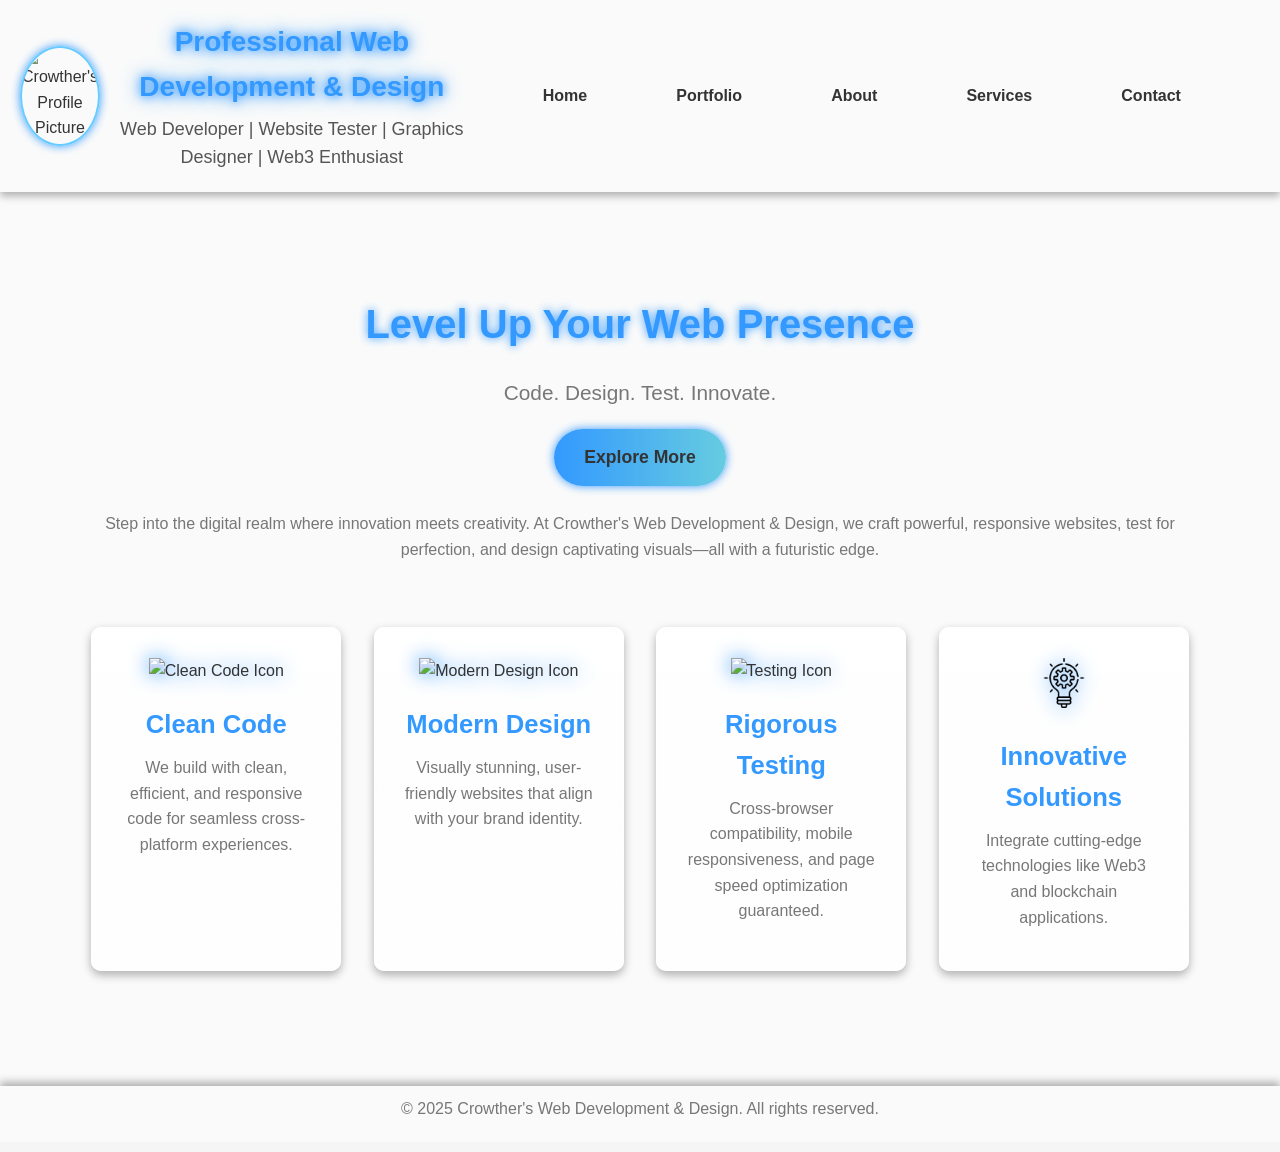
==== index.html @ 7f4cbd4f "Add portfolio page and sitemap.xml for improved SEO and project showcase - Created a new portfolio.h" ====
<!DOCTYPE html>
<html lang="en">
<head>
    <!-- Basic SEO -->
    <meta charset="UTF-8" />
    <meta name="viewport" content="width=device-width, initial-scale=1.0" />
    <meta name="description" content="Crowther Tech, website development, testing, and graphics design to help you build a strong online presence." />
    <meta name="keywords" content="Web Development, Website Design, Create Website, Crowther, Web3, crowthertech, Websites, SEO Optimization, Graphics Design" />
    <meta name="author" content="Crowther" />
    <script src="https://analytics.ahrefs.com/analytics.js" data-key="8P9ydhVtuq0xFB6e1utPGg" async></script>
    <script src="https://cdn.counter.dev/script.js" data-id="9bf551cb-ce57-40ec-8b2c-914ae6329d3d" data-utcoffset="1"></script>
    <meta name="google-site-verification" content="uwGzuUQEtXK2qyEGVaa4wQ8Xe2ar_4C8r4u6r41ehLk" />
    <meta name="viewport" content="width=device-width, initial-scale=1.0" />
    <meta name="description" content="Crowther Tech, website development, testing, and graphics design to help you build a strong online presence." />
    <meta name="keywords" content="Web Development, Website Design, Create Website, Crowther, Web3, crowthertech, Websites, SEO Optimization, Graphics Design" />
    <meta name="author" content="Crowther" />

    <!-- Open Graph for Social Media -->
    <meta property="og:title" content="Crowther's Web Development & Design" />
    <meta property="og:description" content="Building responsive, modern websites with creativity and innovation. Step into the digital realm with Crowther." />
    <meta property="og:image" content="https://www.crowthertech.name.ng/assets/preview-image.png" />
    <meta property="og:url" content="https://www.crowthertech.name.ng" />
    <meta property="og:type" content="website" />

    <!-- Twitter Card -->
    <meta name="twitter:card" content="summary_large_image" />
    <meta name="twitter:title" content="CrowtherTech" />
    <meta name="twitter:description" content="Professional web development, testing, and design for your online success." />
    <meta name="twitter:image" content="https://www.crowthertech.name.ng/assets/preview-image.png" />

    <title>CrowtherTech - Building the Future of the Web</title>

    <!-- Stylesheets -->
    <link rel="stylesheet" href="style.css" />

    <!-- Favicon -->
    <link rel="icon" type="image/png" href="favicon.png" />

    <!-- Analytics (Optional: Replace with your Google Analytics tag) -->
    <script async src="https://www.googletagmanager.com/gtag/js?id=G-XXXXXXX"></script>
    <script>
      window.dataLayer = window.dataLayer || [];
      function gtag(){dataLayer.push(arguments);}
      gtag('js', new Date());
      gtag('config', 'G-XXXXXXX');
    </script>
</head>

<body class="landing-dark">
    <div class="container">
        <header>
            <div class="profile-container">
                <img src="profile-picture.png" alt="Crowther's Profile Picture" id="profile-picture" loading="lazy" />
                <div class="header-text">
                    <h1>Professional Web Development & Design</h1>
                    <p>Web Developer | Website Tester | Graphics Designer | Web3 Enthusiast</p>
                </div>
            </div>
            <nav>
                <ul>
                    <li><a href="index.html">Home</a></li>
                    <li><a href="portfolio.html">Portfolio</a></li>
                    <li><a href="about.html">About</a></li>
                    <li><a href="services.html">Services</a></li>
                    <li><a href="contact.html">Contact</a></li>
                </ul>
                <div class="hamburger" id="hamburger">&#9776;</div>
            </nav>
        </header>

        <main class="landing-main">
            <h2 class="intro-text">Level Up Your Web Presence</h2>
            <p class="tagline">Code. Design. Test. Innovate.</p>
            <a href="about.html" class="cta-button">Explore More</a>
            <br><br>
            <p class="intro-paragraph">
                Step into the digital realm where innovation meets creativity. At Crowther's Web Development & Design, we craft powerful, responsive websites, test for perfection, and design captivating visuals—all with a futuristic edge.
            </p>

            <!-- Service Highlights -->
            <section class="landing-boxes">
                <article class="box">
                    <img src="https://cdn-icons-png.flaticon.com/512/4997/4997543.png" alt="Clean Code Icon" class="box-icon" loading="lazy" />
                    <h3>Clean Code</h3>
                    <p>We build with clean, efficient, and responsive code for seamless cross-platform experiences.</p>
                </article>
                <article class="box">
                    <img src="https://cdn-icons-png.flaticon.com/512/1998/1998392.png" alt="Modern Design Icon" class="box-icon" loading="lazy" />
                    <h3>Modern Design</h3>
                    <p>Visually stunning, user-friendly websites that align with your brand identity.</p>
                </article>
                <article class="box">
                    <img src="https://cdn-icons-png.flaticon.com/512/2991/2991148.png" alt="Testing Icon" class="box-icon" loading="lazy" />
                    <h3>Rigorous Testing</h3>
                    <p>Cross-browser compatibility, mobile responsiveness, and page speed optimization guaranteed.</p>
                </article>
                <article class="box">
                    <img src="./assets/innovation (2).png" alt="Innovative Solutions Icon" class="box-icon" loading="lazy" />
                    <h3>Innovative Solutions</h3>
                    <p>Integrate cutting-edge technologies like Web3 and blockchain applications.</p>
                </article>
            </section>
        </main>

        <footer>
            <p>&copy; 2025 Crowther's Web Development & Design. All rights reserved.</p>
        </footer>
    </div>

    <!-- JavaScript -->
    <script src="script.js"></script>
</body>
</html>
---- style.css ----
/* =========================
   Original CSS (preserved)
   ------------------------
   (Your original stylesheet is included verbatim here
    so existing layout & selectors remain unchanged.)
   ========================= */

/* Global Reset & Defaults */
:root {
    --primary: #3399ff;
    --secondary: #66cce0;
    --accent: #0077cc;
    --text-dark: #333333;
    --text-light: #fafafa;
    --shadow: rgba(0, 0, 0, 0.3);
    --glow: 0 0 10px var(--primary);
}

* {
    margin: 0;
    padding: 0;
    box-sizing: border-box;
}

body, p, li {
    line-height: 1.6;
    margin-bottom: 10px;
}

footer, header {
    box-sizing: border-box;
}

html, body {
    width: 100%;
    overflow-x: hidden;
    font-family: 'inter', sans-serif; /* Futuristic Font */
    background-color: #f5f5f5; /* Dark Background */
    color: #333333; /* White text for contrast */
}

h1, h2, h3 {
    font-family: 'Orbitron', sans-serif; /* Keep futuristic style for headers */
}

/* Layout Container */
.container {
    max-width: 1200px;
    margin: 0 auto;
    padding: 0 15px;
}

body.landing-dark {
    background-color: #f5f5f5;
    color: #e0e0e0;
    font-family: 'Orbitron', sans-serif;
    text-align: center;
    background-color: var(--text-light);
    color: var(--text-dark);

}

.order {
    align-items: center;
    text-align: center;
    margin-bottom: 32px;
}

.landing-main {
    padding: 100px 20px;
    color: white;
    width: 100%; /* Ensure it spans the full width */
    margin: 0 auto; /* Center the content */
    max-width: 1200px; /* Optional: Limit the width for larger screens */
}

.intro-text {
    font-size: 2.5rem;
    color: #3399ff;
    text-shadow: 0 0 10px #3399ff;
    animation: fadeInUp 1.5s ease-out;
    color: var(--primary);
    text-shadow: var(--glow);
}

.contact-info, .services-overview, .contact-form {
    margin: 40px 0;
    text-align: center;
}

.contact-info h2, .services-overview h2, .contact-form h2 {
    font-size: 2rem;
    color: #3399ff;
    margin-bottom: 20px;
}

.contact-info ul, .services-overview ul {
    list-style: none;
    padding: 0;
    font-size: 1.1rem;
}

.contact-info .cta-button {
    color: #333333;
}

.contact-info li, .services-overview li {
    margin: 10px 0;
}

.contact-info a {
    color: #3399ff;
    text-decoration: none;
}

.contact-info a:hover {
    text-decoration: underline;
}

.contact-form {
    background: #ffffff;
    padding: 20px;
    border-radius: 8px;
    box-shadow: 0 4px 10px rgba(0, 0, 0, 0.5);
}

.contact-form form {
    display: flex;
    flex-direction: column;
    align-items: center;
}

.contact-form input, .contact-form textarea {
    width: 80%;
    padding: 10px;
    margin: 10px 0;
    border: none;
    border-radius: 5px;
    background-color: #fafafa;
    color: #333333;
    font-size: 1rem;
}

.contact-form button {
    padding: 12px 25px;
    background: linear-gradient(90deg, #3399ff, #66cce0);
    color: #333333;
    font-weight: bold;
    border: none;
    border-radius: 30px;
    transition: transform 0.3s ease, box-shadow 0.3s ease;
    box-shadow: 0 0 10px #3399ff;
    background: linear-gradient(90deg, var(--primary), var(--secondary));
    box-shadow: var(--glow);
}

.contact-form button:hover {
    transform: scale(1.05);
    box-shadow: 0 0 20px #3399ff;
}

@media (max-width: 768px) {
    .contact-info ul, .services-overview ul {
        font-size: 1rem;
    }

    .contact-form input, .contact-form textarea {
        width: 90%;
    }
}



.tagline {
    font-size: 1.3rem;
    margin: 20px 0;
    color: #777777;
}

.cta-button {

    display: inline-block;
    padding: 12px 25px;
    background: linear-gradient(90deg, #0077cc, #00bbd4);
    color: #333333;
    font-weight: bold;
    border: none;
    border-radius: 30px;
    text-decoration: none;
    transition: transform 0.3s ease;
    box-shadow: 0 0 10px #3399ff;
}

.cta-button:hover {
    transform: scale(1.05);
    box-shadow: 0 0 10px #66ccff; /* Softer glow */
}

/* Why Work Section */
.why-work {
    display: flex;
    flex-direction: column;
    align-items: center;
    margin: 50px 0;
}

.why-work h2 {
    font-size: 23px;
    text-align: center;
    color: #3399ff;
}

.why-work li {
    list-style: none;
    margin-top: 23px;
}

@keyframes fadeInUp {
    from {
        opacity: 0;
        transform: translateY(30px);
    }
    to {
        opacity: 1;
        transform: translateY(0);
    }
}

/* Section for Services Crafted for the Future */
.services-box {
    background-color: #ffffff;
    padding: 40px;
    margin: 40px auto;
    width: 90%;
    max-width: 1100px;
    text-align: center;
    border-radius: 10px;
    box-shadow: 0 0 20px rgba(0, 255, 204, 0.2);
    color: #333333;
    font-size: 1.2rem;
}

/* Centering the Call to Action Text */
.cta-text {
    text-align: center;
    font-size: 1.6rem;
    font-weight: bold;
    color: #3399ff;
    margin-top: 30px;
    text-shadow: 0 0 10px #3399ff;
    color: var(--primary);
    text-shadow: var(--glow);
}

/* CTA Section Full Centering */
.cta-section {
    display: flex;
    justify-content: center;
    align-items: center;
    padding: 80px 20px;
    background-color: #ffffff;
    text-align: center;
}

.cta-content {
    display: flex;
    flex-direction: column;
    gap: 20px;
    align-items: center;
}

.cta-section {
    width: 100vw;
    margin-left: calc(-50vw + 50%);
    display: flex;
    flex-direction: column;
    align-items: center;
    justify-content: center;
    padding: 80px 20px;
    text-align: center;
    background: transparent; /* make sure no background */
}

.cta-section p {
    font-size: 1.8rem;
    color: #3399ff;
    font-weight: 600;
    text-shadow: 0 0 10px #3399ff;
    margin-bottom: 20px;
    max-width: 800px;
}

.cta-button {
    background: linear-gradient(90deg, #3399ff, #66cce0);
    color: #333333;
    padding: 14px 30px;
    font-size: 1.1rem;
    border: none;
    border-radius: 30px;
    text-decoration: none;
    font-weight: bold;
    transition: transform 0.3s ease, box-shadow 0.3s ease;
    box-shadow: 0 0 10px #3399ff;
    background: linear-gradient(90deg, var(--primary), var(--secondary));
    box-shadow: var(--glow);
}

.cta-button:hover {
    transform: scale(1.05);
    box-shadow: 0 0 20px #3399ff;
}



/* Header Section */
header {
    width: 100vw;
    margin-left: calc(-50vw + 50%);
    display: flex;
    justify-content: space-between;
    align-items: center;
    padding: 20px;
    background-color: #fafafa; /* Dark Header */
    box-shadow: 0 4px 8px rgba(0, 0, 0, 0.3); /* Shadow for depth */
}

.profile-container {
    display: flex;
    align-items: center;
}

#profile-picture {
    width: 100px;
    height: 100px;
    border-radius: 50%;
    object-fit: cover;
    margin-right: 20px;
    border: 2px solid #66ccff; /* Neon Border */
    box-shadow: var(--glow);
}

.header-text h1 {
    font-size: 28px;
    margin: 0;
    color: #3399ff; /* Neon Text Color */
    text-shadow: 0 0 10px #3399ff, 0 0 20px #3399ff; /* Glow Effect */
    color: var(--primary);
    text-shadow: var(--glow), 0 0 20px var(--primary);
}

.header-text p {
    font-size: 18px;
    margin: 5px 0 0;
    color: #555555; /* Slightly dimmed for contrast */
}

/* Boxes style */
.landing-boxes {
    display: flex;
    justify-content: space-around;
    margin-top: 50px;
    flex-wrap: wrap;
}

.box {
    background-color: #fafafa;
    padding: 30px;
    margin: 15px;
    width: 250px;
    text-align: center;
    border-radius: 10px;
    box-shadow: 0 4px 10px rgba(0, 0, 0, 0.3);
    color: #333333;
    transition: transform 0.3s ease;
}

.box:hover {
    transform: translateY(-10px);
    box-shadow: 0 0 10px #66ccff; /* Dimmer blue glow */
}


.box-icon {
    width: 50px;
    height: 50px;
    margin-bottom: 20px;
    filter: drop-shadow(0 0 10px #3399ff);
}

h3 {
    font-size: 1.6rem;
    color: #3399ff;
    margin-bottom: 10px;
}

p {
    font-size: 1rem;
    color: #777777;
}

/* Navigation */
nav {
    display: flex;
    justify-content: flex-end;
    align-items: center;
    position: relative;
    width: 100%;
}

nav ul {
    list-style: none;
    display: flex;
    margin: 0;
    padding: 0;
    width: 100%;
    justify-content: space-evenly;
}

nav ul li {
    margin: 0;
}

nav ul li a {
    color: #333333;
    text-decoration: none;
    font-weight: bold;
    padding: 10px;
    transition: background-color 0.3s ease, transform 0.3s ease;
}


nav ul li a:hover {
    background-color: #3399ff;
    transform: scale(0.8); /* Scale effect on hover */
    text-shadow: 0 0 5px #66ccff;
    background-color: var(--primary);
    text-shadow: var(--glow);
}

.hamburger {
    display: none;
    font-size: 30px;
    color: #333333;
    cursor: pointer;
    margin-left: 20px;
}

.hamburger.active {
    transform: rotate(90deg);
}

/* About Section */
#about {
    margin: 20px auto;
    max-width: 1100px;
    padding: 0 15px;
}

#about ul {
    list-style: none;
    padding: 0;
}

#about ul li {
    margin: 10px 0;
}

/* Services Section */
#services {
    margin: 20px auto;
    max-width: 1100px;
    padding: 0 15px;
}

#services ul {
    padding-left: 20px;
    list-style-position: inside;
}

/* Find Me Online Section */
#about ul li a {
    display: inline-block;
    margin: 5px;
    font-size: 16px;
    color: #3399ff; /* Neon Link Color */
}

#about ul li a i {
    margin-right: 8px;
}

/* Footer */
footer {
    background-color: #fafafa;
    color: #333333;
    margin-left: calc(-50vw + 50%);
    text-align: center;
    padding: 10px;
    font-size: 14px;
    width: 100vw;
    box-shadow: 0 -4px 8px rgba(0, 0, 0, 0.3); /* Shadow for depth */
}

/* Responsive Design */
@media (max-width: 768px) {
    .header-text h1 {
        font-size: 24px;
    }

    .header-text p {
        font-size: 16px;
    }

    nav ul {
        display: none;
        position: absolute;
        top: 70px;
        right: 0;
        background-color: #eaeaea;
        width: 100%;
        text-align: center;
    }

    nav ul li {
        margin: 15px 0;
    }

    .hamburger {
        display: block;
    }

    nav.active ul {
        display: block;
    }

    #about ul li a {
        font-size: 14px;
    }

    footer {
        font-size: 14px;
        padding: 5px;
    }
}

/* Mobile Footer and Nav Adjustments */
@media (max-width: 768px) {
    .header-text h1 {
        font-size: 18px;
        line-height: 1.3;
    }

    .header-text p {
        font-size: 13px;
    }

    #profile-picture {
        width: 60px;
        height: 60px;
        margin-right: 10px;
    }

    .profile-container {
        width: 100%;
        display: flex;
        flex-wrap: wrap;
        align-items: center;
        justify-content: space-between;
        margin-bottom: 10px;
    }

    .hamburger {
        display: block;
        font-size: 26px;
        color: #333333;
        cursor: pointer;
        margin: 0 auto;
        align-self: center;
        text-align: center;
    }


    header {
        flex-direction: column;
        align-items: flex-start;
    }

    .header-text {
        flex: 1;
    }

    nav {
        width: 100%;
    }

    nav ul {
        width: 100%;
        background-color: #eaeaea;
        display: none;
        text-align: center;
    }

    nav.active ul {
        display: block;
    }
}



.projects-grid.minimal {
  display: grid;
  grid-template-columns: repeat(auto-fit, minmax(240px, 1fr));
  gap: 2rem;
  justify-items: center;
  padding: 60px 20px;
}

.project-thumb {
  display: flex;
  flex-direction: column;
  align-items: center;
  text-decoration: none;
  background-color: #ffffff;
  border-radius: 10px;
  overflow: hidden;
  transition: transform 0.3s ease, box-shadow 0.3s ease;
  box-shadow: 0 0 10px rgba(0, 255, 204, 0.15);
  max-width: 300px;
  width: 100%;
}

.project-thumb:hover {
    transform: translateY(-8px);
    box-shadow: 0 0 12px #66ccff; /* Dimmed */
}

.project-thumb img {
  width: 100%;
  height: 200px;
  object-fit: cover;
  border-bottom: 1px solid #fafafa;
}

.project-thumb h3 {
  font-size: 1.2rem;
  color: #3399ff;
  padding: 15px;
  text-align: center;
  background-color: #ffffff;
  width: 100%;
}

/* Hamburger base */
.menu-toggle {
  cursor: pointer;
  width: 30px;
  height: 22px;
  display: flex;
  flex-direction: column;
  justify-content: space-between;
  z-index: 1000;
}

.menu-toggle span {
  display: block;
  height: 3px;
  width: 100%;
  background: #fff;
  border-radius: 3px;
  transition: all 0.3s ease;
}

.social-link {
  display: inline-block;
  margin-top: 15px;
}

.social-icon {
  width: 190px;
  height: 70px;
  transition: transform 0.3s ease, filter 0.3s ease;
}

.social-icon:hover {
  transform: scale(1.2);
  filter: drop-shadow(0 0 5px #000);
}


/* Transform into X */
.menu-toggle.active span:nth-child(1) {
  transform: rotate(45deg) translateY(8px);
}

.menu-toggle.active span:nth-child(2) {
  opacity: 0;
}

.menu-toggle.active span:nth-child(3) {
  transform: rotate(-45deg) translateY(-8px);
}


/* WhatsApp Floating Button */
.whatsapp-float {
    position: fixed;
    width: 60px;
    height: 60px;
    bottom: 20px;
    right: 20px;
    background-color: #25D366;
    border-radius: 50%;
    box-shadow: 0 4px 8px rgba(0,0,0,0.3);
    z-index: 1000;
    display: flex;
    justify-content: center;
    align-items: center;
    animation: pulse 2s infinite;
}

.whatsapp-float img {
    width: 35px;
    height: 35px;
}

@keyframes pulse {
    0% {
        transform: scale(1);
        box-shadow: 0 0 0 0 rgba(37, 211, 102, 0.7);
    }
    70% {
        transform: scale(1.1);
        box-shadow: 0 0 0 15px rgba(37, 211, 102, 0);
    }
    100% {
        transform: scale(1);
        box-shadow: 0 0 0 0 rgba(37, 211, 102, 0);
    }
}

/* =========================
   ENHANCEMENTS (non-destructive)
   Additions below enhance UX & animations,
   while keeping your original structure intact.
   ========================= */

/* --- header shrink on scroll --- */
header.scrolled {
    padding: 10px 20px !important;
    box-shadow: 0 8px 24px rgba(0,0,0,0.18) !important;
    background: linear-gradient(180deg, rgba(255,255,255,0.98), rgba(250,250,250,0.96));
    transition: background 250ms ease, padding 250ms ease, box-shadow 250ms ease;
}

/* make nav links slightly grow (fix original scale 0.8 shrink) */
nav ul li a:hover {
    transform: scale(1.05);
    box-shadow: 0 6px 18px rgba(0,0,0,0.08);
}

/* subtle focus ring for accessibility */
nav ul li a:focus {
    outline: 3px solid rgba(51,153,255,0.18);
    outline-offset: 4px;
}

/* --- parallax-ready hero enhancements --- */
.landing-main.parallax {
    background-attachment: fixed;
    background-size: cover;
    background-position: center;
    position: relative;
    z-index: 0;
}

/* add subtle glass effect to .box and .service boxes */
.box, .services-box, .project-thumb, .contact-form {
    background: linear-gradient(180deg, rgba(255,255,255,0.85), rgba(255,255,255,0.75));
    backdrop-filter: blur(6px);
    border: 1px solid rgba(255,255,255,0.5);
}

/* improve .box hover glow */
.box:hover {
    transform: translateY(-12px);
    box-shadow: 0 18px 40px rgba(51,153,255,0.12);
}

/* portfolio overlay for better interaction */
.project-thumb .overlay {
    position: absolute;
    inset: 0;
    display: flex;
    align-items: center;
    justify-content: center;
    background: linear-gradient(180deg, rgba(0,0,0,0.0), rgba(0,0,0,0.55));
    opacity: 0;
    transition: opacity 260ms ease;
    color: #fff;
    gap: 12px;
}

.project-thumb:hover .overlay {
    opacity: 1;
}

/* overlay button style */
.project-thumb .overlay .view-btn {
    padding: 10px 14px;
    background: linear-gradient(90deg, var(--primary), var(--secondary));
    border-radius: 999px;
    font-weight: 700;
    box-shadow: var(--glow);
}

/* --- Lightbox modal (for portfolio) --- */
.lightbox {
    position: fixed;
    inset: 0;
    display: none;
    align-items: center;
    justify-content: center;
    background: rgba(0,0,0,0.85);
    z-index: 99999;
    padding: 20px;
}

.lightbox.open {
    display: flex;
}

.lightbox .inner {
    max-width: 1100px;
    width: 100%;
    background: transparent;
    position: relative;
}

.lightbox img {
    width: 100%;
    height: auto;
    border-radius: 8px;
    display: block;
    box-shadow: 0 12px 40px rgba(0,0,0,0.5);
}

.lightbox .caption {
    margin-top: 12px;
    color: #fff;
    text-align: center;
    font-weight: 600;
}

.lightbox .close {
    position: absolute;
    top: -12px;
    right: -12px;
    background: #fff;
    border-radius: 999px;
    width: 40px;
    height: 40px;
    display: grid;
    place-items: center;
    cursor: pointer;
    box-shadow: 0 8px 20px rgba(0,0,0,0.4);
}

/* --- back to top (keeps your whatsapp float) --- */
#backToTop {
    position: fixed;
    right: 20px;
    bottom: 100px;
    width: 50px;
    height: 50px;
    border-radius: 50%;
    background: linear-gradient(90deg, var(--primary), var(--secondary));
    color: #fff;
    display: grid;
    place-items: center;
    box-shadow: 0 12px 32px rgba(51,153,255,0.18);
    z-index: 1001;
    transform: translateY(12px);
    opacity: 0;
    pointer-events: none;
    transition: opacity 220ms ease, transform 220ms ease;
}

#backToTop.visible {
    opacity: 1;
    transform: translateY(0);
    pointer-events: auto;
}

/* --- scroll reveal helper (non-destructive) --- */
.fade-in {
    opacity: 0;
    transform: translateY(16px);
    transition: opacity 600ms ease, transform 600ms ease;
    will-change: opacity, transform;
}

.fade-in.visible {
    opacity: 1;
    transform: translateY(0);
}

/* counters */
.counter-number {
    font-size: 2.25rem;
    color: var(--primary);
    font-weight: 800;
    display: inline-block;
}

/* small responsive tweak to keep hero text legible */
@media (max-width: 768px) {
    .intro-text { font-size: 2rem; }
    .project-thumb img { height: 160px; }
}

/* keep existing whatsapp float above back-to-top visually */
.whatsapp-float { z-index: 1002; }

/* small animation for inputs on focus (improved accessibility) */
.contact-form input:focus, .contact-form textarea:focus {
    outline: 3px solid rgba(51,153,255,0.12);
    outline-offset: 4px;
}

/* ensure .hamburger when toggled visually indicates open state */
.hamburger.active { transform: rotate(90deg) scale(1.05); transition: transform 180ms ease; }

/* when nav open on mobile, trap background scroll lightly */
nav.active ~ .page-overlay {
    display: block;
    position: fixed;
    inset: 0;
    background: rgba(0,0,0,0.18);
    z-index: 999;
}

/* accessibility: visually-hidden helper for screen-readers */
.visually-hidden {
    position: absolute !important;
    height: 1px; width: 1px;
    overflow: hidden;
    clip: rect(1px, 1px, 1px, 1px);
    white-space: nowrap;
}

/* small helper to prevent accidental double-borders on full-width sections */
.full-width-reset {
    margin-left: calc(-50vw + 50%);
    width: 100vw;
}

/* end enhancements */
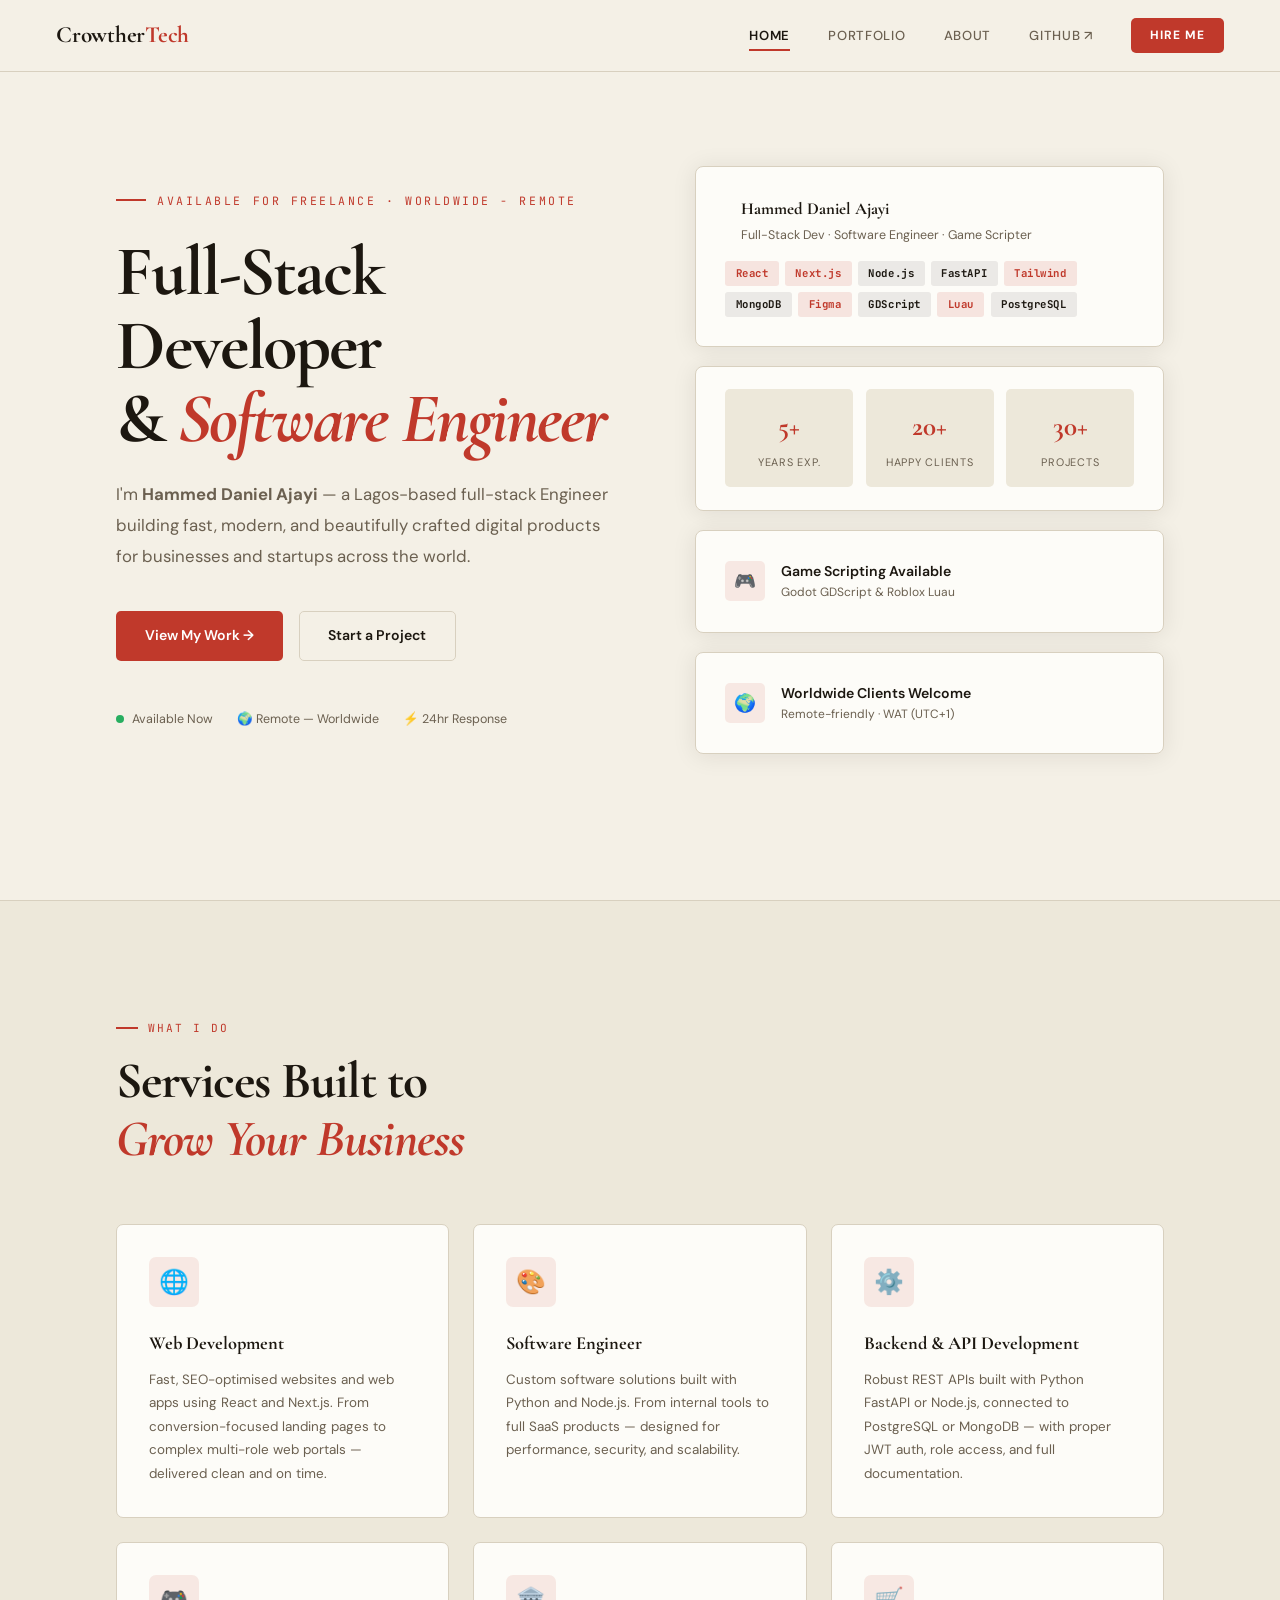
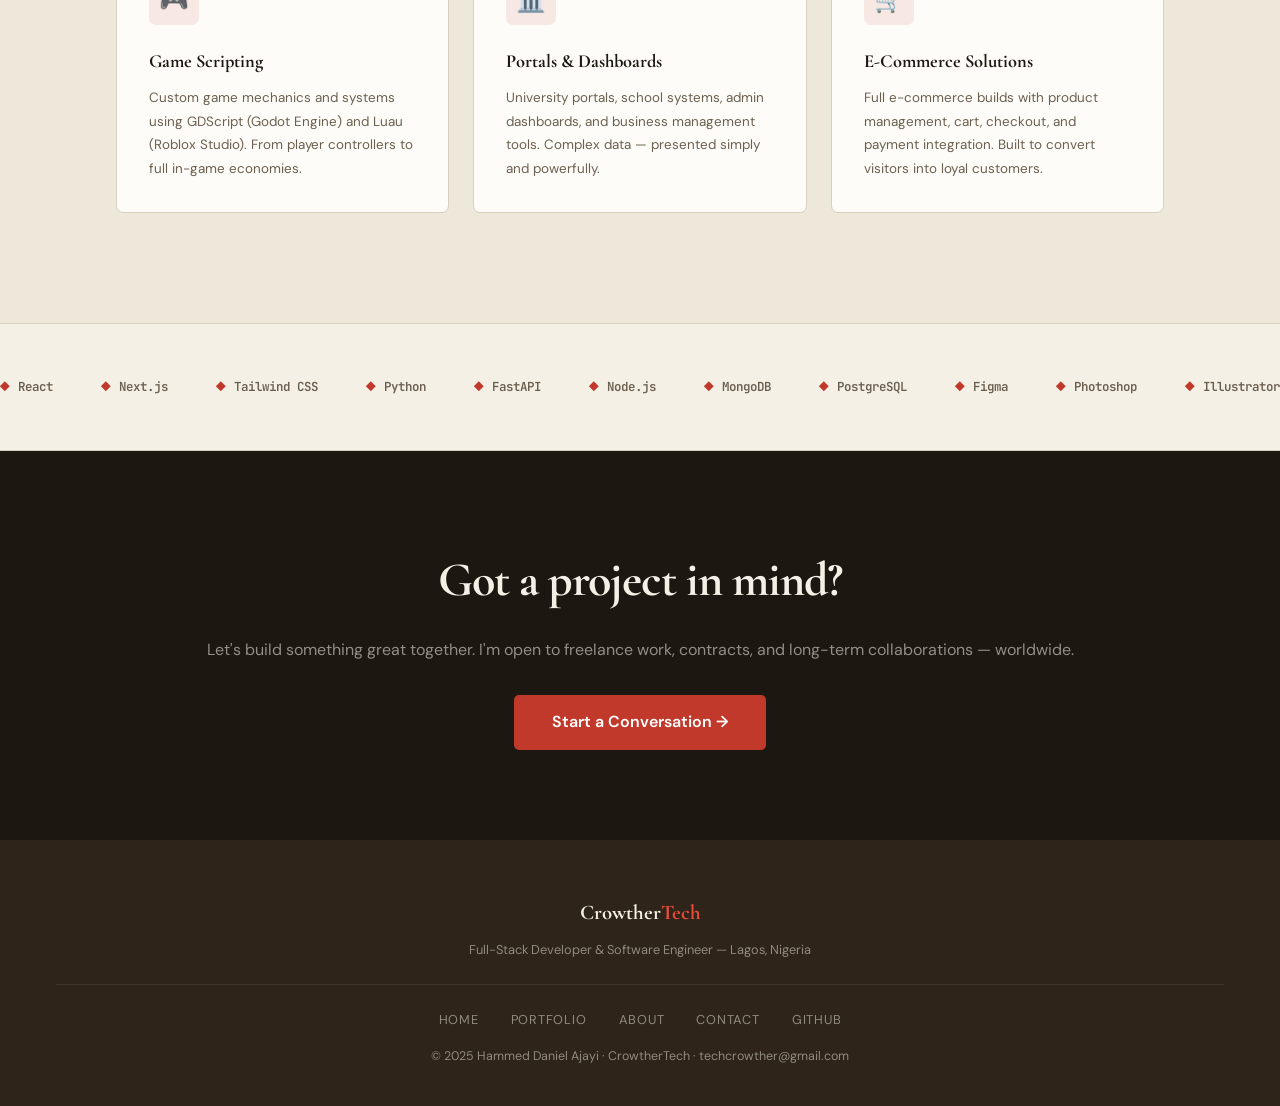
==== commit c64a0d57: "Refactor code structure for improved readability and maintainability Co-authored-by: Copilot <copilo" ====
--- a/index.html
+++ b/index.html
@@ -1,113 +1,453 @@
 <!DOCTYPE html>
 <html lang="en">
 <head>
-    <!-- Basic SEO -->
-    <meta charset="UTF-8" />
-    <meta name="viewport" content="width=device-width, initial-scale=1.0" />
-    <meta name="description" content="Crowther Tech, website development, testing, and graphics design to help you build a strong online presence." />
-    <meta name="keywords" content="Web Development, Website Design, Create Website, Crowther, Web3, crowthertech, Websites, SEO Optimization, Graphics Design" />
-    <meta name="author" content="Crowther" />
-    <script src="https://analytics.ahrefs.com/analytics.js" data-key="8P9ydhVtuq0xFB6e1utPGg" async></script>
-    <script src="https://cdn.counter.dev/script.js" data-id="9bf551cb-ce57-40ec-8b2c-914ae6329d3d" data-utcoffset="1"></script>
-    <meta name="google-site-verification" content="uwGzuUQEtXK2qyEGVaa4wQ8Xe2ar_4C8r4u6r41ehLk" />
-    <meta name="viewport" content="width=device-width, initial-scale=1.0" />
-    <meta name="description" content="Crowther Tech, website development, testing, and graphics design to help you build a strong online presence." />
-    <meta name="keywords" content="Web Development, Website Design, Create Website, Crowther, Web3, crowthertech, Websites, SEO Optimization, Graphics Design" />
-    <meta name="author" content="Crowther" />
-
-    <!-- Open Graph for Social Media -->
-    <meta property="og:title" content="Crowther's Web Development & Design" />
-    <meta property="og:description" content="Building responsive, modern websites with creativity and innovation. Step into the digital realm with Crowther." />
-    <meta property="og:image" content="https://www.crowthertech.name.ng/assets/preview-image.png" />
-    <meta property="og:url" content="https://www.crowthertech.name.ng" />
-    <meta property="og:type" content="website" />
-
-    <!-- Twitter Card -->
-    <meta name="twitter:card" content="summary_large_image" />
-    <meta name="twitter:title" content="CrowtherTech" />
-    <meta name="twitter:description" content="Professional web development, testing, and design for your online success." />
-    <meta name="twitter:image" content="https://www.crowthertech.name.ng/assets/preview-image.png" />
-
-    <title>CrowtherTech - Building the Future of the Web</title>
-
-    <!-- Stylesheets -->
-    <link rel="stylesheet" href="style.css" />
-
-    <!-- Favicon -->
-    <link rel="icon" type="image/png" href="favicon.png" />
-
-    <!-- Analytics (Optional: Replace with your Google Analytics tag) -->
-    <script async src="https://www.googletagmanager.com/gtag/js?id=G-XXXXXXX"></script>
-    <script>
-      window.dataLayer = window.dataLayer || [];
-      function gtag(){dataLayer.push(arguments);}
-      gtag('js', new Date());
-      gtag('config', 'G-XXXXXXX');
-    </script>
+  <meta charset="UTF-8" />
+  <meta name="viewport" content="width=device-width, initial-scale=1.0" />
+
+  <!-- ═══ PRIMARY SEO ═══ -->
+  <title>Full-Stack Developer & Software Engineer</title>
+  <meta name="description" content="CrowtherTech — Award-worthy full-stack web developer and UI/UX designer based in Lagos, Nigeria. Expert in React, Next.js, Node.js, Python FastAPI, and modern UI design. Available worldwide for freelance projects." />
+  <meta name="keywords" content="full stack developer Lagos Nigeria, web developer Nigeria, React developer Lagos, Next.js developer Africa, UI UX designer Nigeria, web design Lagos, affordable web developer Nigeria, CrowtherTech, Hammed Daniel Ajayi, FastAPI developer, GDScript Godot developer, hire web developer Nigeria, best web developer Lagos, freelance developer Nigeria, web developer for hire worldwide" />
+  <meta name="author" content="Hammed Daniel Ajayi — CrowtherTech" />
+  <meta name="robots" content="index, follow, max-image-preview:large, max-snippet:-1" />
+  <link rel="canonical" href="https://crowthertech.name.ng/index.html" />
+  <link rel="icon" type="image/png" href="favi.png" />
+  <script defer src="https://cloud.umami.is/script.js" data-website-id="af2ef15a-e18d-4f0f-9e61-cb2b22a00234"></script>
+
+  <!-- ═══ GEO TARGETING ═══ -->
+  <meta name="geo.region" content="NG-LA" />
+  <meta name="geo.placename" content="Lagos, Nigeria" />
+  <meta name="language" content="English" />
+
+  <!-- ═══ OPEN GRAPH ═══ -->
+  <meta property="og:type" content="website" />
+  <meta property="og:title" content="Hammed Daniel Ajayi | Full-Stack Developer & UI Designer — Lagos, Nigeria" />
+  <meta property="og:description" content="CrowtherTech — Full-stack web developer & UI/UX designer. React, Next.js, FastAPI, Node.js. Available worldwide. Starting from ₦50,000." />
+  <meta property="og:url" content="https://crowthertech.name.ng" />
+  <meta property="og:site_name" content="CrowtherTech" />
+  <meta property="og:locale" content="en_US" />
+
+  <!-- ═══ TWITTER ═══ -->
+  <meta name="twitter:card" content="summary_large_image" />
+  <meta name="twitter:title" content="CrowtherTech | Full-Stack Developer & Designer — Lagos Nigeria" />
+  <meta name="twitter:description" content="React, Next.js, FastAPI, UI/UX. Freelance web developer in Lagos. Available worldwide. Starting from ₦50,000." />
+  <meta name="twitter:creator" content="@crowthertech" />
+
+  <!-- ═══ SCHEMA — Person + WebSite ═══ -->
+  <script type="application/ld+json">
+  {
+    "@context": "https://schema.org",
+    "@graph": [
+      {
+        "@type": "Person",
+        "@id": "https://crowthertech.name.ng/#person",
+        "name": "Hammed Daniel Ajayi",
+        "alternateName": "CrowtherTech",
+        "jobTitle": "Full-Stack Developer & UI/UX Designer",
+        "url": "https://crowthertech.name.ng",
+        "email": "techcrowther@gmail.com",
+        "knowsAbout": ["React","Next.js","Node.js","Python","FastAPI","Tailwind CSS","MongoDB","PostgreSQL","Figma","GDScript","Godot","Luau","Roblox","Photoshop","Illustrator"],
+        "address": { "@type": "PostalAddress", "addressLocality": "Lagos", "addressCountry": "NG" },
+        "sameAs": ["https://github.com/crowtherg","https://crowthertech.name.ng"]
+      },
+      {
+        "@type": "WebSite",
+        "@id": "https://crowthertech.name.ng/#website",
+        "url": "https://crowthertech.name.ng",
+        "name": "CrowtherTech",
+        "description": "Portfolio of Hammed Daniel Ajayi — Full-Stack Developer & UI Designer, Lagos Nigeria",
+        "publisher": { "@id": "https://crowthertech.name.ng/#person" }
+      }
+    ]
+  }
+  </script>
+
+  <!-- ═══ FONTS ═══ -->
+  <link rel="preconnect" href="https://fonts.googleapis.com" />
+  <link rel="preconnect" href="https://fonts.gstatic.com" crossorigin />
+  <link href="https://fonts.googleapis.com/css2?family=Cormorant+Garamond:wght@600;700&family=DM+Sans:wght@300;400;500;600&family=JetBrains+Mono:wght@400;600&display=swap" rel="stylesheet" />
+  <link rel="stylesheet" href="style.css" />
+
+  <style>
+    /* ── HOME-SPECIFIC STYLES ───────────────────── */
+
+    /* HERO */
+    .hero {
+      min-height: 100vh;
+      display: grid;
+      grid-template-columns: 1.1fr 1fr;
+      gap: 4rem;
+      align-items: center;
+      padding: 100px clamp(1.5rem,5vw,3.5rem) 80px;
+      max-width: 1160px;
+      margin: 0 auto;
+    }
+    .hero-pre {
+      font-family: var(--mono);
+      font-size: .72rem;
+      color: var(--red);
+      letter-spacing: .22em;
+      text-transform: uppercase;
+      display: flex; align-items: center; gap: .7rem;
+      margin-bottom: 1.6rem;
+    }
+    .hero-pre::before { content:''; width:30px; height:2px; background:var(--red); display:block; }
+    .hero h1 {
+      font-family: var(--serif);
+      font-size: clamp(3rem,5.5vw,5rem);
+      font-weight: 700;
+      line-height: 1.04;
+      letter-spacing: -.03em;
+      margin-bottom: 1.5rem;
+    }
+    .hero h1 em { color: var(--red); font-style: italic; }
+    .hero-desc {
+      font-size: 1.05rem;
+      color: var(--muted);
+      line-height: 1.85;
+      max-width: 500px;
+      margin-bottom: 2.4rem;
+    }
+    .hero-btns { display: flex; gap: 1rem; flex-wrap: wrap; margin-bottom: 3rem; }
+    .hero-badges { display: flex; gap: 1.5rem; flex-wrap: wrap; }
+    .badge {
+      display: flex; align-items: center; gap: .5rem;
+      font-size: .78rem; color: var(--muted);
+    }
+    .badge-dot { width: 8px; height: 8px; border-radius: 50%; background: #27ae60; flex-shrink:0; }
+
+    /* HERO CARD */
+    .hero-right { display: flex; flex-direction: column; gap: 1.2rem; }
+    .h-card {
+      background: var(--white);
+      border: 1px solid var(--border);
+      border-radius: 8px;
+      padding: 1.8rem;
+      box-shadow: var(--sh);
+      transition: transform .25s, box-shadow .25s;
+    }
+    .h-card:hover { transform: translateY(-4px); box-shadow: var(--sh-lg); }
+    .h-card-top { display: flex; align-items: center; gap: 1rem; margin-bottom: 1rem; }
+    .h-avatar {
+      width: 56px; height: 56px; border-radius: 50%;
+      background: linear-gradient(135deg, var(--red), var(--red2));
+      display: flex; align-items: center; justify-content: center;
+      font-family: var(--serif); font-size: 1.5rem; color: #fff; font-weight: 700;
+      flex-shrink: 0;
+    }
+    .h-card-top h3 { font-family: var(--serif); font-size: 1.05rem; margin-bottom: .1rem; }
+    .h-card-top p  { font-size: .78rem; color: var(--muted); }
+    .h-tags { display: flex; flex-wrap: wrap; gap: .4rem; }
+    .h-stats { display: grid; grid-template-columns: 1fr 1fr 1fr; gap: .8rem; }
+    .h-stat { background: var(--egg2); border-radius: 5px; padding: 1rem; text-align: center; }
+    .h-stat .n { font-family: var(--serif); font-size: 1.7rem; font-weight: 700; color: var(--red); }
+    .h-stat .l { font-size: .68rem; color: var(--muted); text-transform: uppercase; letter-spacing: .07em; margin-top: .2rem; }
+    .h-card-mini { display: flex; align-items: center; gap: 1rem; }
+    .h-mini-icon {
+      width: 40px; height: 40px; border-radius: 5px;
+      background: rgba(192,57,43,.1);
+      display: flex; align-items: center; justify-content: center;
+      font-size: 1.1rem; flex-shrink:0;
+    }
+    .h-mini-text h4 { font-size: .88rem; font-weight: 600; }
+    .h-mini-text p  { font-size: .75rem; color: var(--muted); }
+
+    /* SERVICES */
+    .services { background: var(--egg2); padding: 110px 0; border-top: 1px solid var(--border); }
+    .section-hd { margin-bottom: 3.5rem; }
+    .section-title {
+      font-family: var(--serif);
+      font-size: clamp(2rem, 4vw, 3.2rem);
+      font-weight: 700;
+      letter-spacing: -.02em;
+      line-height: 1.12;
+    }
+    .section-title em { color: var(--red); font-style: italic; }
+    .srv-grid { display: grid; grid-template-columns: repeat(auto-fit, minmax(290px,1fr)); gap: 1.5rem; }
+    .srv-card {
+      background: var(--white); border: 1px solid var(--border);
+      border-radius: 7px; padding: 2rem;
+      transition: box-shadow .25s, transform .25s;
+      position: relative; overflow: hidden;
+    }
+    .srv-card::after {
+      content: ''; position: absolute; left: 0; top: 0; bottom: 0; width: 3px;
+      background: var(--red); transform: scaleY(0); transform-origin: bottom;
+      transition: transform .3s ease;
+    }
+    .srv-card:hover::after { transform: scaleY(1); }
+    .srv-card:hover { box-shadow: var(--sh-lg); transform: translateY(-4px); }
+    .srv-ico {
+      width: 50px; height: 50px; border-radius: 7px;
+      background: rgba(192,57,43,.1);
+      display: flex; align-items: center; justify-content: center;
+      font-size: 1.5rem; margin-bottom: 1.3rem;
+    }
+    .srv-card h3 { font-family: var(--serif); font-size: 1.15rem; margin-bottom: .6rem; }
+    .srv-card p  { font-size: .84rem; color: var(--muted); line-height: 1.75; }
+
+    /* TICKER */
+    .ticker-bar { padding: 50px 0; border-top: 1px solid var(--border); border-bottom: 1px solid var(--border); overflow: hidden; }
+    .ticker-inner { display: flex; gap: 3rem; width: max-content; animation: tick 28s linear infinite; }
+    .ticker-inner:hover { animation-play-state: paused; }
+    @keyframes tick { from { transform:translateX(0); } to { transform:translateX(-50%); } }
+    .tick-item {
+      font-family: var(--mono); font-size: .78rem; font-weight: 600;
+      color: var(--muted); white-space: nowrap;
+      display: flex; align-items: center; gap: .5rem;
+    }
+    .tick-item .dot { color: var(--red); font-size: 1rem; }
+
+    /* CTA STRIP */
+    .cta-strip {
+      background: var(--ink);
+      padding: 90px clamp(1.5rem,5vw,3.5rem);
+      text-align: center;
+    }
+    .cta-strip h2 {
+      font-family: var(--serif);
+      font-size: clamp(2rem,4vw,3rem);
+      color: var(--egg);
+      letter-spacing: -.02em;
+      margin-bottom: 1rem;
+    }
+    .cta-strip p { color: rgba(244,240,230,.55); font-size: 1rem; margin-bottom: 2rem; }
+    .cta-strip .btn-red { font-size: 1rem; padding: .9rem 2.4rem; }
+
+    /* RESPONSIVE */
+    @media (max-width: 860px) {
+      .hero { grid-template-columns: 1fr; padding-top: 100px; }
+      .hero-right { order: -1; }
+      .h-stats { grid-template-columns: repeat(3,1fr); }
+    }
+    @media (max-width: 480px) {
+      .h-stats { grid-template-columns: 1fr 1fr; }
+    }
+  </style>
 </head>
-
-<body class="landing-dark">
-    <div class="container">
-        <header>
-            <div class="profile-container">
-                <img src="profile-picture.png" alt="Crowther's Profile Picture" id="profile-picture" loading="lazy" />
-                <div class="header-text">
-                    <h1>Professional Web Development & Design</h1>
-                    <p>Web Developer | Website Tester | Graphics Designer | Web3 Enthusiast</p>
-                </div>
-            </div>
-            <nav>
-                <ul>
-                    <li><a href="index.html">Home</a></li>
-                    <li><a href="portfolio.html">Portfolio</a></li>
-                    <li><a href="about.html">About</a></li>
-                    <li><a href="services.html">Services</a></li>
-                    <li><a href="contact.html">Contact</a></li>
-                </ul>
-                <div class="hamburger" id="hamburger">&#9776;</div>
-            </nav>
-        </header>
-
-        <main class="landing-main">
-            <h2 class="intro-text">Level Up Your Web Presence</h2>
-            <p class="tagline">Code. Design. Test. Innovate.</p>
-            <a href="about.html" class="cta-button">Explore More</a>
-            <br><br>
-            <p class="intro-paragraph">
-                Step into the digital realm where innovation meets creativity. At Crowther's Web Development & Design, we craft powerful, responsive websites, test for perfection, and design captivating visuals—all with a futuristic edge.
-            </p>
-
-            <!-- Service Highlights -->
-            <section class="landing-boxes">
-                <article class="box">
-                    <img src="https://cdn-icons-png.flaticon.com/512/4997/4997543.png" alt="Clean Code Icon" class="box-icon" loading="lazy" />
-                    <h3>Clean Code</h3>
-                    <p>We build with clean, efficient, and responsive code for seamless cross-platform experiences.</p>
-                </article>
-                <article class="box">
-                    <img src="https://cdn-icons-png.flaticon.com/512/1998/1998392.png" alt="Modern Design Icon" class="box-icon" loading="lazy" />
-                    <h3>Modern Design</h3>
-                    <p>Visually stunning, user-friendly websites that align with your brand identity.</p>
-                </article>
-                <article class="box">
-                    <img src="https://cdn-icons-png.flaticon.com/512/2991/2991148.png" alt="Testing Icon" class="box-icon" loading="lazy" />
-                    <h3>Rigorous Testing</h3>
-                    <p>Cross-browser compatibility, mobile responsiveness, and page speed optimization guaranteed.</p>
-                </article>
-                <article class="box">
-                    <img src="./assets/innovation (2).png" alt="Innovative Solutions Icon" class="box-icon" loading="lazy" />
-                    <h3>Innovative Solutions</h3>
-                    <p>Integrate cutting-edge technologies like Web3 and blockchain applications.</p>
-                </article>
-            </section>
-        </main>
-
-        <footer>
-            <p>&copy; 2025 Crowther's Web Development & Design. All rights reserved.</p>
-        </footer>
-    </div>
-
-    <!-- JavaScript -->
-    <script src="script.js"></script>
+<body>
+
+<!-- NAV -->
+<nav class="navbar" role="navigation" aria-label="Main navigation">
+  <a href="index.html" class="nav-brand">Crowther<span>Tech</span></a>
+  <div class="nav-links">
+    <a href="index.html" class="active" aria-current="page">Home</a>
+    <a href="portfolio.html">Portfolio</a>
+    <a href="about.html">About</a>
+    <a href="https://github.com/crowtherg" target="_blank" rel="noopener">GitHub ↗</a>
+    <a href="contact.html" class="nav-hire">Hire Me</a>
+  </div>
+  <button class="hamburger" onclick="toggleNav()" aria-label="Toggle menu" aria-expanded="false">
+    <span></span><span></span><span></span>
+  </button>
+</nav>
+<div class="mob-menu" id="mobNav">
+  <a href="index.html">Home</a>
+  <a href="portfolio.html">Portfolio</a>
+  <a href="about.html">About</a>
+  <a href="https://github.com/crowtherg" target="_blank" rel="noopener">GitHub ↗</a>
+  <a href="contact.html">Contact / Hire Me</a>
+</div>
+
+<!-- HERO -->
+<main>
+<section class="hero" aria-label="Hero — Introduction">
+  <div>
+    <div class="hero-pre">Available for freelance · Worldwide - Remote</div>
+    <h1>
+      Full‑Stack<br/>
+      Developer<br/>
+      &amp; <em>Software Engineer</em>
+    </h1>
+    <p class="hero-desc">
+      I'm <strong>Hammed Daniel Ajayi</strong> — a Lagos-based full-stack Engineer building fast, modern, and beautifully crafted digital products for businesses and startups across the world.
+    </p>
+    <div class="hero-btns">
+      <a href="portfolio.html" class="btn btn-red">View My Work →</a>
+      <a href="contact.html" class="btn btn-ghost">Start a Project</a>
+    </div>
+    <div class="hero-badges">
+      <span class="badge"><span class="badge-dot"></span> Available Now</span>
+      <span class="badge">🌍 Remote — Worldwide</span>
+      <span class="badge">⚡ 24hr Response</span>
+    </div>
+  </div>
+
+  <div class="hero-right">
+    <!-- Profile card -->
+    <div class="h-card">
+      <div class="h-card-top">
+        <div class="h"><img src="" alt=""></div>
+        <div>
+          <h3>Hammed Daniel Ajayi</h3>
+          <p>Full-Stack Dev · Software Engineer · Game Scripter</p>
+        </div>
+      </div>
+      <div class="h-tags">
+        <span class="tag tag-r">React</span>
+        <span class="tag tag-r">Next.js</span>
+        <span class="tag tag-d">Node.js</span>
+        <span class="tag tag-d">FastAPI</span>
+        <span class="tag tag-r">Tailwind</span>
+        <span class="tag tag-d">MongoDB</span>
+        <span class="tag tag-r">Figma</span>
+        <span class="tag tag-d">GDScript</span>
+        <span class="tag tag-r">Luau</span>
+        <span class="tag tag-d">PostgreSQL</span>
+      </div>
+    </div>
+
+    <!-- Stats -->
+    <div class="h-card" style="padding:1.4rem 1.8rem;">
+      <div class="h-stats">
+        <div class="h-stat"><div class="n">5+</div><div class="l">Years Exp.</div></div>
+        <div class="h-stat"><div class="n">20+</div><div class="l">Happy Clients</div></div>
+        <div class="h-stat"><div class="n">30+</div><div class="l">Projects</div></div>
+      </div>
+    </div>
+
+    <!-- Mini cards -->
+    <div class="h-card">
+      <div class="h-card-mini">
+        <div class="h-mini-icon">🎮</div>
+        <div class="h-mini-text">
+          <h4>Game Scripting Available</h4>
+          <p>Godot GDScript &amp; Roblox Luau</p>
+        </div>
+      </div>
+    </div>
+    <div class="h-card">
+      <div class="h-card-mini">
+        <div class="h-mini-icon">🌍</div>
+        <div class="h-mini-text">
+          <h4>Worldwide Clients Welcome</h4>
+          <p>Remote-friendly · WAT (UTC+1)</p>
+        </div>
+      </div>
+    </div>
+  </div>
+</section>
+
+<!-- SERVICES -->
+<section class="services" aria-label="Services offered">
+  <div class="wrapper">
+    <div class="section-hd">
+      <div class="eyebrow">What I Do</div>
+      <h2 class="section-title">Services Built to<br/><em>Grow Your Business</em></h2>
+    </div>
+    <div class="srv-grid">
+      <article class="srv-card">
+        <div class="srv-ico">🌐</div>
+        <h3>Web Development</h3>
+        <p>Fast, SEO-optimised websites and web apps using React and Next.js. From conversion-focused landing pages to complex multi-role web portals — delivered clean and on time.</p>
+      </article>
+      <article class="srv-card">
+        <div class="srv-ico">🎨</div>
+        <h3>Software Engineer</h3>
+        <p>Custom software solutions built with Python and Node.js. From internal tools to full SaaS products — designed for performance, security, and scalability.</p>
+      </article>
+      <article class="srv-card">
+        <div class="srv-ico">⚙️</div>
+        <h3>Backend &amp; API Development</h3>
+        <p>Robust REST APIs built with Python FastAPI or Node.js, connected to PostgreSQL or MongoDB — with proper JWT auth, role access, and full documentation.</p>
+      </article>
+      <article class="srv-card">
+        <div class="srv-ico">🎮</div>
+        <h3>Game Scripting</h3>
+        <p>Custom game mechanics and systems using GDScript (Godot Engine) and Luau (Roblox Studio). From player controllers to full in-game economies.</p>
+      </article>
+      <article class="srv-card">
+        <div class="srv-ico">🏛️</div>
+        <h3>Portals &amp; Dashboards</h3>
+        <p>University portals, school systems, admin dashboards, and business management tools. Complex data — presented simply and powerfully.</p>
+      </article>
+      <article class="srv-card">
+        <div class="srv-ico">🛒</div>
+        <h3>E-Commerce Solutions</h3>
+        <p>Full e-commerce builds with product management, cart, checkout, and payment integration. Built to convert visitors into loyal customers.</p>
+      </article>
+    </div>
+  </div>
+</section>
+
+<!-- TECH TICKER -->
+<section class="ticker-bar" aria-label="Technologies I use" aria-hidden="true">
+  <div class="ticker-inner">
+    <span class="tick-item"><span class="dot">◆</span> React</span>
+    <span class="tick-item"><span class="dot">◆</span> Next.js</span>
+    <span class="tick-item"><span class="dot">◆</span> Tailwind CSS</span>
+    <span class="tick-item"><span class="dot">◆</span> Python</span>
+    <span class="tick-item"><span class="dot">◆</span> FastAPI</span>
+    <span class="tick-item"><span class="dot">◆</span> Node.js</span>
+    <span class="tick-item"><span class="dot">◆</span> MongoDB</span>
+    <span class="tick-item"><span class="dot">◆</span> PostgreSQL</span>
+    <span class="tick-item"><span class="dot">◆</span> Figma</span>
+    <span class="tick-item"><span class="dot">◆</span> Photoshop</span>
+    <span class="tick-item"><span class="dot">◆</span> Illustrator</span>
+    <span class="tick-item"><span class="dot">◆</span> GDScript</span>
+    <span class="tick-item"><span class="dot">◆</span> Godot Engine</span>
+    <span class="tick-item"><span class="dot">◆</span> Luau</span>
+    <span class="tick-item"><span class="dot">◆</span> Roblox Studio</span>
+    <span class="tick-item"><span class="dot">◆</span> Zustand</span>
+    <span class="tick-item"><span class="dot">◆</span> Electron</span>
+    <!-- duplicate for seamless loop -->
+    <span class="tick-item"><span class="dot">◆</span> React</span>
+    <span class="tick-item"><span class="dot">◆</span> Next.js</span>
+    <span class="tick-item"><span class="dot">◆</span> Tailwind CSS</span>
+    <span class="tick-item"><span class="dot">◆</span> Python</span>
+    <span class="tick-item"><span class="dot">◆</span> FastAPI</span>
+    <span class="tick-item"><span class="dot">◆</span> Node.js</span>
+    <span class="tick-item"><span class="dot">◆</span> MongoDB</span>
+    <span class="tick-item"><span class="dot">◆</span> PostgreSQL</span>
+    <span class="tick-item"><span class="dot">◆</span> Figma</span>
+    <span class="tick-item"><span class="dot">◆</span> Photoshop</span>
+    <span class="tick-item"><span class="dot">◆</span> Illustrator</span>
+    <span class="tick-item"><span class="dot">◆</span> GDScript</span>
+    <span class="tick-item"><span class="dot">◆</span> Godot Engine</span>
+    <span class="tick-item"><span class="dot">◆</span> Luau</span>
+    <span class="tick-item"><span class="dot">◆</span> Roblox Studio</span>
+    <span class="tick-item"><span class="dot">◆</span> Zustand</span>
+    <span class="tick-item"><span class="dot">◆</span> Electron</span>
+  </div>
+</section>
+
+<!-- CTA -->
+<section class="cta-strip">
+  <h2>Got a project in mind?</h2>
+  <p>Let's build something great together. I'm open to freelance work, contracts, and long-term collaborations — worldwide.</p>
+  <a href="contact.html" class="btn btn-red">Start a Conversation →</a>
+</section>
+</main>
+
+<!-- FOOTER -->
+<footer class="footer" role="contentinfo">
+  <div class="footer-logo">Crowther<span>Tech</span></div>
+  <p style="font-size:.8rem;margin-bottom:.5rem;">Full-Stack Developer &amp; Software Engineer — Lagos, Nigeria</p>
+  <div class="footer-divider"></div>
+  <nav class="footer-nav" aria-label="Footer navigation">
+    <a href="index.html">Home</a>
+    <a href="portfolio.html">Portfolio</a>
+    <a href="about.html">About</a>
+    <a href="contact.html">Contact</a>
+    <a href="https://github.com/crowtherg" target="_blank" rel="noopener">GitHub</a>
+  </nav>
+  <p class="footer-copy">
+    © 2025 Hammed Daniel Ajayi · CrowtherTech ·
+    <a href="mailto:techcrowther@gmail.com">techcrowther@gmail.com</a>
+  </p>
+</footer>
+
+<script>
+  function toggleNav() {
+    const m = document.getElementById('mobNav');
+    m.classList.toggle('open');
+  }
+  document.addEventListener('click', e => {
+    const m = document.getElementById('mobNav');
+    if (m.classList.contains('open') && !m.contains(e.target) && !e.target.closest('.hamburger')) {
+      m.classList.remove('open');
+    }
+  });
+</script>
 </body>
 </html>
--- a/style.css
+++ b/style.css
@@ -1,957 +1,169 @@
-/* =========================
-   Original CSS (preserved)
-   ------------------------
-   (Your original stylesheet is included verbatim here
-    so existing layout & selectors remain unchanged.)
-   ========================= */
+/* ═══════════════════════════════════════════════════
+   CrowtherTech Portfolio — Shared Stylesheet
+   Eggshell + Red Professional Theme
+═══════════════════════════════════════════════════ */
 
-/* Global Reset & Defaults */
+/* ── TOKENS ─────────────────────────────────────── */
 :root {
-    --primary: #3399ff;
-    --secondary: #66cce0;
-    --accent: #0077cc;
-    --text-dark: #333333;
-    --text-light: #fafafa;
-    --shadow: rgba(0, 0, 0, 0.3);
-    --glow: 0 0 10px var(--primary);
+  --egg:    #F4F0E6;
+  --egg2:   #EDE8DA;
+  --egg3:   #E3DCCB;
+  --white:  #FDFCF8;
+  --red:    #C0392B;
+  --red2:   #A93226;
+  --red3:   #E74C3C;
+  --ink:    #1C1710;
+  --ink2:   #2E2419;
+  --muted:  #6B6050;
+  --border: #D8D0BF;
+  --serif:  'Cormorant Garamond', Georgia, serif;
+  --sans:   'DM Sans', sans-serif;
+  --mono:   'JetBrains Mono', monospace;
+  --r:      5px;
+  --sh:     0 2px 24px rgba(28,23,16,.09);
+  --sh-lg:  0 12px 48px rgba(28,23,16,.16);
 }
 
-* {
-    margin: 0;
-    padding: 0;
-    box-sizing: border-box;
+/* ── RESET ──────────────────────────────────────── */
+*, *::before, *::after { box-sizing: border-box; margin: 0; padding: 0; }
+html { scroll-behavior: smooth; font-size: 16px; }
+body {
+  font-family: var(--sans);
+  background: var(--egg);
+  color: var(--ink);
+  line-height: 1.65;
+  overflow-x: hidden;
+  -webkit-font-smoothing: antialiased;
+}
+a { color: inherit; text-decoration: none; }
+img { max-width: 100%; display: block; }
+ul, ol { list-style: none; }
+button { cursor: pointer; border: none; background: none; font-family: inherit; color: inherit; }
+
+/* ── PAGE ENTRY ─────────────────────────────────── */
+body { animation: pageIn .5s ease both; }
+@keyframes pageIn {
+  from { opacity: 0; transform: translateY(14px); }
+  to   { opacity: 1; transform: translateY(0); }
 }
 
-body, p, li {
-    line-height: 1.6;
-    margin-bottom: 10px;
+/* ── LAYOUT ─────────────────────────────────────── */
+.wrapper { max-width: 1160px; margin: 0 auto; padding: 0 clamp(1.5rem, 5vw, 3.5rem); }
+.pt-nav  { padding-top: 72px; }
+
+/* ── NAVBAR ─────────────────────────────────────── */
+.navbar {
+  position: fixed; top: 0; left: 0; right: 0; z-index: 900;
+  height: 72px;
+  background: rgba(244,240,230,.96);
+  backdrop-filter: blur(16px) saturate(1.4);
+  border-bottom: 1px solid var(--border);
+  display: flex; align-items: center;
+  padding: 0 clamp(1.5rem, 5vw, 3.5rem);
+  justify-content: space-between;
 }
+.nav-brand {
+  font-family: var(--serif);
+  font-size: 1.45rem;
+  font-weight: 700;
+  letter-spacing: -.01em;
+  color: var(--ink);
+}
+.nav-brand span { color: var(--red); }
+.nav-links { display: flex; align-items: center; gap: 2.4rem; }
+.nav-links a {
+  font-size: .82rem;
+  font-weight: 500;
+  color: var(--muted);
+  letter-spacing: .05em;
+  text-transform: uppercase;
+  position: relative;
+  transition: color .2s;
+}
+.nav-links a::after {
+  content: ''; position: absolute;
+  bottom: -5px; left: 0; right: 0; height: 2px;
+  background: var(--red);
+  transform: scaleX(0); transform-origin: left;
+  transition: transform .25s ease;
+}
+.nav-links a:hover  { color: var(--ink); }
+.nav-links a:hover::after,
+.nav-links a.active::after { transform: scaleX(1); }
+.nav-links a.active { color: var(--ink); font-weight: 600; }
+.nav-hire {
+  background: var(--red);
+  color: #fff !important;
+  padding: .48rem 1.2rem;
+  border-radius: var(--r);
+  font-weight: 700 !important;
+  font-size: .75rem !important;
+  letter-spacing: .08em !important;
+  transition: background .2s, transform .15s, box-shadow .2s !important;
+}
+.nav-hire:hover { background: var(--red2) !important; transform: translateY(-2px); box-shadow: 0 6px 20px rgba(192,57,43,.3); }
+.nav-hire::after { display: none !important; }
+.hamburger { display: none; flex-direction: column; gap: 5px; padding: 6px; }
+.hamburger span { display: block; width: 22px; height: 2px; background: var(--ink); border-radius: 2px; transition: all .3s; }
+.mob-menu {
+  display: none; position: fixed; top: 72px; inset: auto 0 auto 0;
+  background: var(--egg); border-bottom: 1px solid var(--border);
+  padding: 1.8rem 2rem; flex-direction: column; gap: 1.2rem; z-index: 899;
+  box-shadow: var(--sh);
+}
+.mob-menu.open { display: flex; }
+.mob-menu a { font-size: .95rem; font-weight: 500; padding: .5rem 0; border-bottom: 1px solid var(--border); color: var(--ink); }
 
-footer, header {
-    box-sizing: border-box;
+/* ── SECTION LABELS ─────────────────────────────── */
+.eyebrow {
+  display: inline-flex; align-items: center; gap: .6rem;
+  font-family: var(--mono); font-size: .7rem;
+  color: var(--red); text-transform: uppercase; letter-spacing: .18em;
+  margin-bottom: 1rem;
 }
+.eyebrow::before { content: ''; display: block; width: 22px; height: 2px; background: var(--red); }
 
-html, body {
-    width: 100%;
-    overflow-x: hidden;
-    font-family: 'inter', sans-serif; /* Futuristic Font */
-    background-color: #f5f5f5; /* Dark Background */
-    color: #333333; /* White text for contrast */
+/* ── BUTTONS ────────────────────────────────────── */
+.btn {
+  display: inline-flex; align-items: center; gap: .5rem;
+  font-family: var(--sans); font-size: .88rem; font-weight: 600;
+  padding: .78rem 1.8rem; border-radius: var(--r);
+  transition: all .22s ease;
+  cursor: pointer;
 }
+.btn-red   { background: var(--red); color: #fff; }
+.btn-red:hover   { background: var(--red2); transform: translateY(-2px); box-shadow: 0 8px 28px rgba(192,57,43,.32); }
+.btn-ghost { border: 1.5px solid var(--border); color: var(--ink); }
+.btn-ghost:hover { border-color: var(--red); color: var(--red); background: rgba(192,57,43,.04); }
 
-h1, h2, h3 {
-    font-family: 'Orbitron', sans-serif; /* Keep futuristic style for headers */
+/* ── TAGS ───────────────────────────────────────── */
+.tag {
+  font-family: var(--mono); font-size: .67rem;
+  font-weight: 700; letter-spacing: .05em;
+  padding: .22rem .65rem; border-radius: 3px;
 }
+.tag-r { background: rgba(192,57,43,.12); color: var(--red); }
+.tag-d { background: rgba(28,23,16,.08); color: var(--ink); }
 
-/* Layout Container */
-.container {
-    max-width: 1200px;
-    margin: 0 auto;
-    padding: 0 15px;
+/* ── FOOTER ─────────────────────────────────────── */
+.footer {
+  background: var(--ink2);
+  color: rgba(244,240,230,.5);
+  padding: 3.5rem clamp(1.5rem, 5vw, 3.5rem) 2.5rem;
+  text-align: center;
 }
+.footer-logo { font-family: var(--serif); font-size: 1.3rem; color: var(--egg); font-weight: 700; margin-bottom: .5rem; }
+.footer-logo span { color: var(--red3); }
+.footer-nav { display: flex; justify-content: center; gap: 2rem; flex-wrap: wrap; margin: 1rem 0; }
+.footer-nav a { font-size: .8rem; text-transform: uppercase; letter-spacing: .06em; transition: color .2s; }
+.footer-nav a:hover { color: var(--red3); }
+.footer-copy { font-size: .78rem; margin-top: 1rem; }
+.footer-copy a { transition: color .2s; }
+.footer-copy a:hover { color: var(--red3); }
+.footer-divider { height: 1px; background: rgba(255,255,255,.08); margin: 1.5rem 0; }
 
-body.landing-dark {
-    background-color: #f5f5f5;
-    color: #e0e0e0;
-    font-family: 'Orbitron', sans-serif;
-    text-align: center;
-    background-color: var(--text-light);
-    color: var(--text-dark);
-
+/* ── RESPONSIVE ─────────────────────────────────── */
+@media (max-width: 720px) {
+  .nav-links { display: none; }
+  .hamburger { display: flex; }
 }
-
-.order {
-    align-items: center;
-    text-align: center;
-    margin-bottom: 32px;
-}
-
-.landing-main {
-    padding: 100px 20px;
-    color: white;
-    width: 100%; /* Ensure it spans the full width */
-    margin: 0 auto; /* Center the content */
-    max-width: 1200px; /* Optional: Limit the width for larger screens */
-}
-
-.intro-text {
-    font-size: 2.5rem;
-    color: #3399ff;
-    text-shadow: 0 0 10px #3399ff;
-    animation: fadeInUp 1.5s ease-out;
-    color: var(--primary);
-    text-shadow: var(--glow);
-}
-
-.contact-info, .services-overview, .contact-form {
-    margin: 40px 0;
-    text-align: center;
-}
-
-.contact-info h2, .services-overview h2, .contact-form h2 {
-    font-size: 2rem;
-    color: #3399ff;
-    margin-bottom: 20px;
-}
-
-.contact-info ul, .services-overview ul {
-    list-style: none;
-    padding: 0;
-    font-size: 1.1rem;
-}
-
-.contact-info .cta-button {
-    color: #333333;
-}
-
-.contact-info li, .services-overview li {
-    margin: 10px 0;
-}
-
-.contact-info a {
-    color: #3399ff;
-    text-decoration: none;
-}
-
-.contact-info a:hover {
-    text-decoration: underline;
-}
-
-.contact-form {
-    background: #ffffff;
-    padding: 20px;
-    border-radius: 8px;
-    box-shadow: 0 4px 10px rgba(0, 0, 0, 0.5);
-}
-
-.contact-form form {
-    display: flex;
-    flex-direction: column;
-    align-items: center;
-}
-
-.contact-form input, .contact-form textarea {
-    width: 80%;
-    padding: 10px;
-    margin: 10px 0;
-    border: none;
-    border-radius: 5px;
-    background-color: #fafafa;
-    color: #333333;
-    font-size: 1rem;
-}
-
-.contact-form button {
-    padding: 12px 25px;
-    background: linear-gradient(90deg, #3399ff, #66cce0);
-    color: #333333;
-    font-weight: bold;
-    border: none;
-    border-radius: 30px;
-    transition: transform 0.3s ease, box-shadow 0.3s ease;
-    box-shadow: 0 0 10px #3399ff;
-    background: linear-gradient(90deg, var(--primary), var(--secondary));
-    box-shadow: var(--glow);
-}
-
-.contact-form button:hover {
-    transform: scale(1.05);
-    box-shadow: 0 0 20px #3399ff;
-}
-
-@media (max-width: 768px) {
-    .contact-info ul, .services-overview ul {
-        font-size: 1rem;
-    }
-
-    .contact-form input, .contact-form textarea {
-        width: 90%;
-    }
-}
-
-
-
-.tagline {
-    font-size: 1.3rem;
-    margin: 20px 0;
-    color: #777777;
-}
-
-.cta-button {
-
-    display: inline-block;
-    padding: 12px 25px;
-    background: linear-gradient(90deg, #0077cc, #00bbd4);
-    color: #333333;
-    font-weight: bold;
-    border: none;
-    border-radius: 30px;
-    text-decoration: none;
-    transition: transform 0.3s ease;
-    box-shadow: 0 0 10px #3399ff;
-}
-
-.cta-button:hover {
-    transform: scale(1.05);
-    box-shadow: 0 0 10px #66ccff; /* Softer glow */
-}
-
-/* Why Work Section */
-.why-work {
-    display: flex;
-    flex-direction: column;
-    align-items: center;
-    margin: 50px 0;
-}
-
-.why-work h2 {
-    font-size: 23px;
-    text-align: center;
-    color: #3399ff;
-}
-
-.why-work li {
-    list-style: none;
-    margin-top: 23px;
-}
-
-@keyframes fadeInUp {
-    from {
-        opacity: 0;
-        transform: translateY(30px);
-    }
-    to {
-        opacity: 1;
-        transform: translateY(0);
-    }
-}
-
-/* Section for Services Crafted for the Future */
-.services-box {
-    background-color: #ffffff;
-    padding: 40px;
-    margin: 40px auto;
-    width: 90%;
-    max-width: 1100px;
-    text-align: center;
-    border-radius: 10px;
-    box-shadow: 0 0 20px rgba(0, 255, 204, 0.2);
-    color: #333333;
-    font-size: 1.2rem;
-}
-
-/* Centering the Call to Action Text */
-.cta-text {
-    text-align: center;
-    font-size: 1.6rem;
-    font-weight: bold;
-    color: #3399ff;
-    margin-top: 30px;
-    text-shadow: 0 0 10px #3399ff;
-    color: var(--primary);
-    text-shadow: var(--glow);
-}
-
-/* CTA Section Full Centering */
-.cta-section {
-    display: flex;
-    justify-content: center;
-    align-items: center;
-    padding: 80px 20px;
-    background-color: #ffffff;
-    text-align: center;
-}
-
-.cta-content {
-    display: flex;
-    flex-direction: column;
-    gap: 20px;
-    align-items: center;
-}
-
-.cta-section {
-    width: 100vw;
-    margin-left: calc(-50vw + 50%);
-    display: flex;
-    flex-direction: column;
-    align-items: center;
-    justify-content: center;
-    padding: 80px 20px;
-    text-align: center;
-    background: transparent; /* make sure no background */
-}
-
-.cta-section p {
-    font-size: 1.8rem;
-    color: #3399ff;
-    font-weight: 600;
-    text-shadow: 0 0 10px #3399ff;
-    margin-bottom: 20px;
-    max-width: 800px;
-}
-
-.cta-button {
-    background: linear-gradient(90deg, #3399ff, #66cce0);
-    color: #333333;
-    padding: 14px 30px;
-    font-size: 1.1rem;
-    border: none;
-    border-radius: 30px;
-    text-decoration: none;
-    font-weight: bold;
-    transition: transform 0.3s ease, box-shadow 0.3s ease;
-    box-shadow: 0 0 10px #3399ff;
-    background: linear-gradient(90deg, var(--primary), var(--secondary));
-    box-shadow: var(--glow);
-}
-
-.cta-button:hover {
-    transform: scale(1.05);
-    box-shadow: 0 0 20px #3399ff;
-}
-
-
-
-/* Header Section */
-header {
-    width: 100vw;
-    margin-left: calc(-50vw + 50%);
-    display: flex;
-    justify-content: space-between;
-    align-items: center;
-    padding: 20px;
-    background-color: #fafafa; /* Dark Header */
-    box-shadow: 0 4px 8px rgba(0, 0, 0, 0.3); /* Shadow for depth */
-}
-
-.profile-container {
-    display: flex;
-    align-items: center;
-}
-
-#profile-picture {
-    width: 100px;
-    height: 100px;
-    border-radius: 50%;
-    object-fit: cover;
-    margin-right: 20px;
-    border: 2px solid #66ccff; /* Neon Border */
-    box-shadow: var(--glow);
-}
-
-.header-text h1 {
-    font-size: 28px;
-    margin: 0;
-    color: #3399ff; /* Neon Text Color */
-    text-shadow: 0 0 10px #3399ff, 0 0 20px #3399ff; /* Glow Effect */
-    color: var(--primary);
-    text-shadow: var(--glow), 0 0 20px var(--primary);
-}
-
-.header-text p {
-    font-size: 18px;
-    margin: 5px 0 0;
-    color: #555555; /* Slightly dimmed for contrast */
-}
-
-/* Boxes style */
-.landing-boxes {
-    display: flex;
-    justify-content: space-around;
-    margin-top: 50px;
-    flex-wrap: wrap;
-}
-
-.box {
-    background-color: #fafafa;
-    padding: 30px;
-    margin: 15px;
-    width: 250px;
-    text-align: center;
-    border-radius: 10px;
-    box-shadow: 0 4px 10px rgba(0, 0, 0, 0.3);
-    color: #333333;
-    transition: transform 0.3s ease;
-}
-
-.box:hover {
-    transform: translateY(-10px);
-    box-shadow: 0 0 10px #66ccff; /* Dimmer blue glow */
-}
-
-
-.box-icon {
-    width: 50px;
-    height: 50px;
-    margin-bottom: 20px;
-    filter: drop-shadow(0 0 10px #3399ff);
-}
-
-h3 {
-    font-size: 1.6rem;
-    color: #3399ff;
-    margin-bottom: 10px;
-}
-
-p {
-    font-size: 1rem;
-    color: #777777;
-}
-
-/* Navigation */
-nav {
-    display: flex;
-    justify-content: flex-end;
-    align-items: center;
-    position: relative;
-    width: 100%;
-}
-
-nav ul {
-    list-style: none;
-    display: flex;
-    margin: 0;
-    padding: 0;
-    width: 100%;
-    justify-content: space-evenly;
-}
-
-nav ul li {
-    margin: 0;
-}
-
-nav ul li a {
-    color: #333333;
-    text-decoration: none;
-    font-weight: bold;
-    padding: 10px;
-    transition: background-color 0.3s ease, transform 0.3s ease;
-}
-
-
-nav ul li a:hover {
-    background-color: #3399ff;
-    transform: scale(0.8); /* Scale effect on hover */
-    text-shadow: 0 0 5px #66ccff;
-    background-color: var(--primary);
-    text-shadow: var(--glow);
-}
-
-.hamburger {
-    display: none;
-    font-size: 30px;
-    color: #333333;
-    cursor: pointer;
-    margin-left: 20px;
-}
-
-.hamburger.active {
-    transform: rotate(90deg);
-}
-
-/* About Section */
-#about {
-    margin: 20px auto;
-    max-width: 1100px;
-    padding: 0 15px;
-}
-
-#about ul {
-    list-style: none;
-    padding: 0;
-}
-
-#about ul li {
-    margin: 10px 0;
-}
-
-/* Services Section */
-#services {
-    margin: 20px auto;
-    max-width: 1100px;
-    padding: 0 15px;
-}
-
-#services ul {
-    padding-left: 20px;
-    list-style-position: inside;
-}
-
-/* Find Me Online Section */
-#about ul li a {
-    display: inline-block;
-    margin: 5px;
-    font-size: 16px;
-    color: #3399ff; /* Neon Link Color */
-}
-
-#about ul li a i {
-    margin-right: 8px;
-}
-
-/* Footer */
-footer {
-    background-color: #fafafa;
-    color: #333333;
-    margin-left: calc(-50vw + 50%);
-    text-align: center;
-    padding: 10px;
-    font-size: 14px;
-    width: 100vw;
-    box-shadow: 0 -4px 8px rgba(0, 0, 0, 0.3); /* Shadow for depth */
-}
-
-/* Responsive Design */
-@media (max-width: 768px) {
-    .header-text h1 {
-        font-size: 24px;
-    }
-
-    .header-text p {
-        font-size: 16px;
-    }
-
-    nav ul {
-        display: none;
-        position: absolute;
-        top: 70px;
-        right: 0;
-        background-color: #eaeaea;
-        width: 100%;
-        text-align: center;
-    }
-
-    nav ul li {
-        margin: 15px 0;
-    }
-
-    .hamburger {
-        display: block;
-    }
-
-    nav.active ul {
-        display: block;
-    }
-
-    #about ul li a {
-        font-size: 14px;
-    }
-
-    footer {
-        font-size: 14px;
-        padding: 5px;
-    }
-}
-
-/* Mobile Footer and Nav Adjustments */
-@media (max-width: 768px) {
-    .header-text h1 {
-        font-size: 18px;
-        line-height: 1.3;
-    }
-
-    .header-text p {
-        font-size: 13px;
-    }
-
-    #profile-picture {
-        width: 60px;
-        height: 60px;
-        margin-right: 10px;
-    }
-
-    .profile-container {
-        width: 100%;
-        display: flex;
-        flex-wrap: wrap;
-        align-items: center;
-        justify-content: space-between;
-        margin-bottom: 10px;
-    }
-
-    .hamburger {
-        display: block;
-        font-size: 26px;
-        color: #333333;
-        cursor: pointer;
-        margin: 0 auto;
-        align-self: center;
-        text-align: center;
-    }
-
-
-    header {
-        flex-direction: column;
-        align-items: flex-start;
-    }
-
-    .header-text {
-        flex: 1;
-    }
-
-    nav {
-        width: 100%;
-    }
-
-    nav ul {
-        width: 100%;
-        background-color: #eaeaea;
-        display: none;
-        text-align: center;
-    }
-
-    nav.active ul {
-        display: block;
-    }
-}
-
-
-
-.projects-grid.minimal {
-  display: grid;
-  grid-template-columns: repeat(auto-fit, minmax(240px, 1fr));
-  gap: 2rem;
-  justify-items: center;
-  padding: 60px 20px;
-}
-
-.project-thumb {
-  display: flex;
-  flex-direction: column;
-  align-items: center;
-  text-decoration: none;
-  background-color: #ffffff;
-  border-radius: 10px;
-  overflow: hidden;
-  transition: transform 0.3s ease, box-shadow 0.3s ease;
-  box-shadow: 0 0 10px rgba(0, 255, 204, 0.15);
-  max-width: 300px;
-  width: 100%;
-}
-
-.project-thumb:hover {
-    transform: translateY(-8px);
-    box-shadow: 0 0 12px #66ccff; /* Dimmed */
-}
-
-.project-thumb img {
-  width: 100%;
-  height: 200px;
-  object-fit: cover;
-  border-bottom: 1px solid #fafafa;
-}
-
-.project-thumb h3 {
-  font-size: 1.2rem;
-  color: #3399ff;
-  padding: 15px;
-  text-align: center;
-  background-color: #ffffff;
-  width: 100%;
-}
-
-/* Hamburger base */
-.menu-toggle {
-  cursor: pointer;
-  width: 30px;
-  height: 22px;
-  display: flex;
-  flex-direction: column;
-  justify-content: space-between;
-  z-index: 1000;
-}
-
-.menu-toggle span {
-  display: block;
-  height: 3px;
-  width: 100%;
-  background: #fff;
-  border-radius: 3px;
-  transition: all 0.3s ease;
-}
-
-.social-link {
-  display: inline-block;
-  margin-top: 15px;
-}
-
-.social-icon {
-  width: 190px;
-  height: 70px;
-  transition: transform 0.3s ease, filter 0.3s ease;
-}
-
-.social-icon:hover {
-  transform: scale(1.2);
-  filter: drop-shadow(0 0 5px #000);
-}
-
-
-/* Transform into X */
-.menu-toggle.active span:nth-child(1) {
-  transform: rotate(45deg) translateY(8px);
-}
-
-.menu-toggle.active span:nth-child(2) {
-  opacity: 0;
-}
-
-.menu-toggle.active span:nth-child(3) {
-  transform: rotate(-45deg) translateY(-8px);
-}
-
-
-/* WhatsApp Floating Button */
-.whatsapp-float {
-    position: fixed;
-    width: 60px;
-    height: 60px;
-    bottom: 20px;
-    right: 20px;
-    background-color: #25D366;
-    border-radius: 50%;
-    box-shadow: 0 4px 8px rgba(0,0,0,0.3);
-    z-index: 1000;
-    display: flex;
-    justify-content: center;
-    align-items: center;
-    animation: pulse 2s infinite;
-}
-
-.whatsapp-float img {
-    width: 35px;
-    height: 35px;
-}
-
-@keyframes pulse {
-    0% {
-        transform: scale(1);
-        box-shadow: 0 0 0 0 rgba(37, 211, 102, 0.7);
-    }
-    70% {
-        transform: scale(1.1);
-        box-shadow: 0 0 0 15px rgba(37, 211, 102, 0);
-    }
-    100% {
-        transform: scale(1);
-        box-shadow: 0 0 0 0 rgba(37, 211, 102, 0);
-    }
-}
-
-/* =========================
-   ENHANCEMENTS (non-destructive)
-   Additions below enhance UX & animations,
-   while keeping your original structure intact.
-   ========================= */
-
-/* --- header shrink on scroll --- */
-header.scrolled {
-    padding: 10px 20px !important;
-    box-shadow: 0 8px 24px rgba(0,0,0,0.18) !important;
-    background: linear-gradient(180deg, rgba(255,255,255,0.98), rgba(250,250,250,0.96));
-    transition: background 250ms ease, padding 250ms ease, box-shadow 250ms ease;
-}
-
-/* make nav links slightly grow (fix original scale 0.8 shrink) */
-nav ul li a:hover {
-    transform: scale(1.05);
-    box-shadow: 0 6px 18px rgba(0,0,0,0.08);
-}
-
-/* subtle focus ring for accessibility */
-nav ul li a:focus {
-    outline: 3px solid rgba(51,153,255,0.18);
-    outline-offset: 4px;
-}
-
-/* --- parallax-ready hero enhancements --- */
-.landing-main.parallax {
-    background-attachment: fixed;
-    background-size: cover;
-    background-position: center;
-    position: relative;
-    z-index: 0;
-}
-
-/* add subtle glass effect to .box and .service boxes */
-.box, .services-box, .project-thumb, .contact-form {
-    background: linear-gradient(180deg, rgba(255,255,255,0.85), rgba(255,255,255,0.75));
-    backdrop-filter: blur(6px);
-    border: 1px solid rgba(255,255,255,0.5);
-}
-
-/* improve .box hover glow */
-.box:hover {
-    transform: translateY(-12px);
-    box-shadow: 0 18px 40px rgba(51,153,255,0.12);
-}
-
-/* portfolio overlay for better interaction */
-.project-thumb .overlay {
-    position: absolute;
-    inset: 0;
-    display: flex;
-    align-items: center;
-    justify-content: center;
-    background: linear-gradient(180deg, rgba(0,0,0,0.0), rgba(0,0,0,0.55));
-    opacity: 0;
-    transition: opacity 260ms ease;
-    color: #fff;
-    gap: 12px;
-}
-
-.project-thumb:hover .overlay {
-    opacity: 1;
-}
-
-/* overlay button style */
-.project-thumb .overlay .view-btn {
-    padding: 10px 14px;
-    background: linear-gradient(90deg, var(--primary), var(--secondary));
-    border-radius: 999px;
-    font-weight: 700;
-    box-shadow: var(--glow);
-}
-
-/* --- Lightbox modal (for portfolio) --- */
-.lightbox {
-    position: fixed;
-    inset: 0;
-    display: none;
-    align-items: center;
-    justify-content: center;
-    background: rgba(0,0,0,0.85);
-    z-index: 99999;
-    padding: 20px;
-}
-
-.lightbox.open {
-    display: flex;
-}
-
-.lightbox .inner {
-    max-width: 1100px;
-    width: 100%;
-    background: transparent;
-    position: relative;
-}
-
-.lightbox img {
-    width: 100%;
-    height: auto;
-    border-radius: 8px;
-    display: block;
-    box-shadow: 0 12px 40px rgba(0,0,0,0.5);
-}
-
-.lightbox .caption {
-    margin-top: 12px;
-    color: #fff;
-    text-align: center;
-    font-weight: 600;
-}
-
-.lightbox .close {
-    position: absolute;
-    top: -12px;
-    right: -12px;
-    background: #fff;
-    border-radius: 999px;
-    width: 40px;
-    height: 40px;
-    display: grid;
-    place-items: center;
-    cursor: pointer;
-    box-shadow: 0 8px 20px rgba(0,0,0,0.4);
-}
-
-/* --- back to top (keeps your whatsapp float) --- */
-#backToTop {
-    position: fixed;
-    right: 20px;
-    bottom: 100px;
-    width: 50px;
-    height: 50px;
-    border-radius: 50%;
-    background: linear-gradient(90deg, var(--primary), var(--secondary));
-    color: #fff;
-    display: grid;
-    place-items: center;
-    box-shadow: 0 12px 32px rgba(51,153,255,0.18);
-    z-index: 1001;
-    transform: translateY(12px);
-    opacity: 0;
-    pointer-events: none;
-    transition: opacity 220ms ease, transform 220ms ease;
-}
-
-#backToTop.visible {
-    opacity: 1;
-    transform: translateY(0);
-    pointer-events: auto;
-}
-
-/* --- scroll reveal helper (non-destructive) --- */
-.fade-in {
-    opacity: 0;
-    transform: translateY(16px);
-    transition: opacity 600ms ease, transform 600ms ease;
-    will-change: opacity, transform;
-}
-
-.fade-in.visible {
-    opacity: 1;
-    transform: translateY(0);
-}
-
-/* counters */
-.counter-number {
-    font-size: 2.25rem;
-    color: var(--primary);
-    font-weight: 800;
-    display: inline-block;
-}
-
-/* small responsive tweak to keep hero text legible */
-@media (max-width: 768px) {
-    .intro-text { font-size: 2rem; }
-    .project-thumb img { height: 160px; }
-}
-
-/* keep existing whatsapp float above back-to-top visually */
-.whatsapp-float { z-index: 1002; }
-
-/* small animation for inputs on focus (improved accessibility) */
-.contact-form input:focus, .contact-form textarea:focus {
-    outline: 3px solid rgba(51,153,255,0.12);
-    outline-offset: 4px;
-}
-
-/* ensure .hamburger when toggled visually indicates open state */
-.hamburger.active { transform: rotate(90deg) scale(1.05); transition: transform 180ms ease; }
-
-/* when nav open on mobile, trap background scroll lightly */
-nav.active ~ .page-overlay {
-    display: block;
-    position: fixed;
-    inset: 0;
-    background: rgba(0,0,0,0.18);
-    z-index: 999;
-}
-
-/* accessibility: visually-hidden helper for screen-readers */
-.visually-hidden {
-    position: absolute !important;
-    height: 1px; width: 1px;
-    overflow: hidden;
-    clip: rect(1px, 1px, 1px, 1px);
-    white-space: nowrap;
-}
-
-/* small helper to prevent accidental double-borders on full-width sections */
-.full-width-reset {
-    margin-left: calc(-50vw + 50%);
-    width: 100vw;
-}
-
-/* end enhancements */
